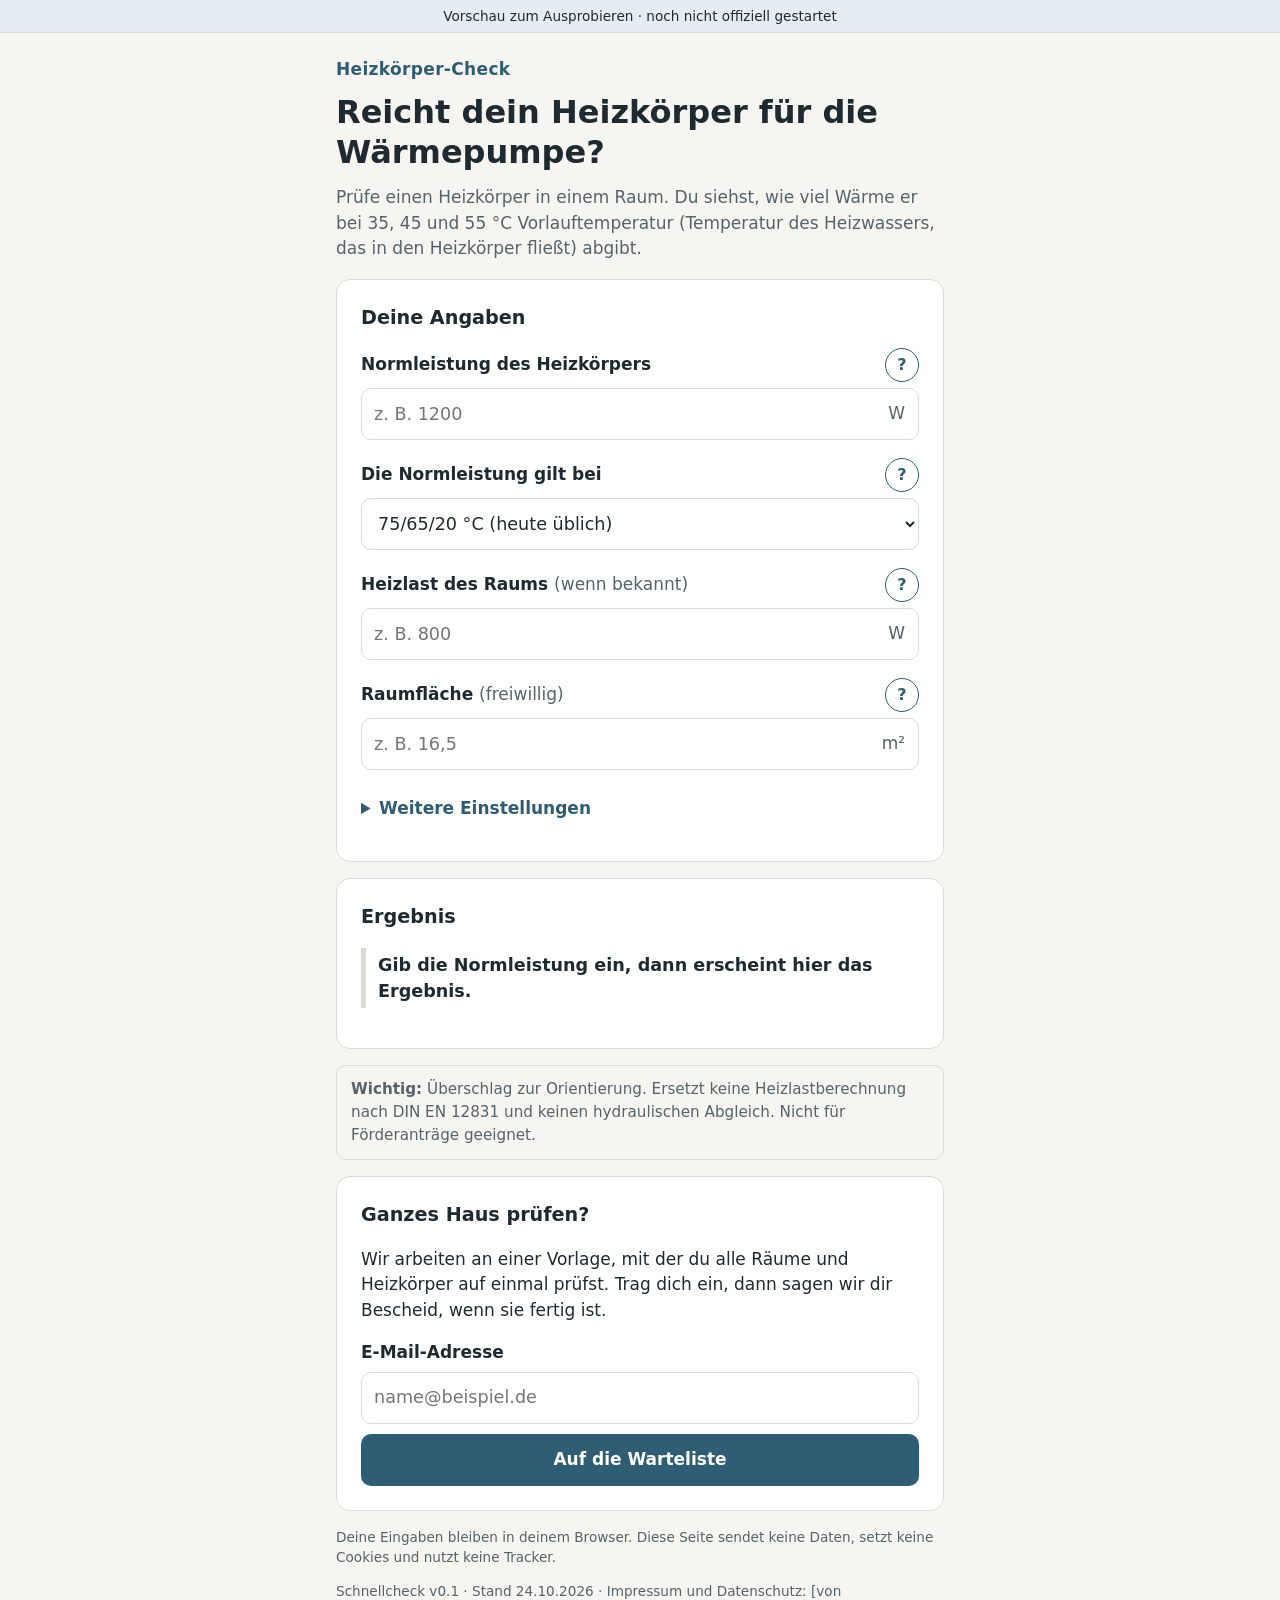
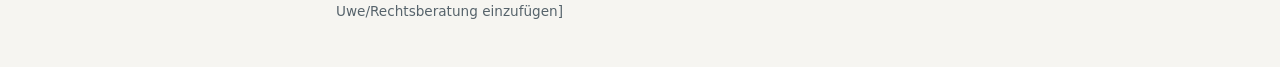
==== schnellcheck.html @ 9bd0540c "Erste Vorschau: Landingpage und Schnellcheck" ====
<!doctype html>
<html lang="de">
<head>
  <meta charset="utf-8">
  <meta name="viewport" content="width=device-width, initial-scale=1">
  <!-- VORSCHAU: vor dem Start entfernen (siehe docs/STATUS.md) -->
  <meta name="robots" content="noindex, nofollow">
  <title>Schnellcheck – Heizkörper-Check</title>
  <meta name="description" content="Kostenloser Schnellcheck: Schafft dein Heizkörper die Heizlast bei 35, 45 oder 55 °C Vorlauf?">
  <link rel="stylesheet" href="src/schnellcheck.css">
</head>
<body>
  <!-- VORSCHAU: vor dem Start entfernen -->
  <p class="vorschau" role="note">Vorschau zum Ausprobieren · noch nicht offiziell gestartet</p>
  <header class="kopf">
    <p class="marke">Heizkörper-Check</p>
    <h1>Reicht dein Heizkörper für die Wärmepumpe?</h1>
    <p class="einleitung">Prüfe einen Heizkörper in einem Raum. Du siehst, wie viel Wärme er bei 35, 45 und 55 °C Vorlauftemperatur (Temperatur des Heizwassers, das in den Heizkörper fließt) abgibt.</p>
  </header>

  <main>
    <form id="eingaben" class="karte" novalidate autocomplete="off">
      <h2>Deine Angaben</h2>

      <div class="feld">
        <div class="feld-kopf">
          <label for="qn">Normleistung des Heizkörpers</label>
          <button type="button" class="hilfe-knopf" aria-expanded="false" aria-controls="hilfe-qn" aria-label="Hilfe zur Normleistung">?</button>
        </div>
        <p id="hilfe-qn" class="hilfe" hidden>Die Wärmeleistung, die der Hersteller unter Normbedingungen angibt, in Watt. <strong>Wo finde ich das?</strong> Auf dem Typenschild (oft seitlich oder oben am Heizkörper), im Datenblatt oder auf der Seite des Herstellers unter Typ und Maßen. Beispiel für eine Eingabe: 1200</p>
        <div class="eingabe-einheit">
          <input id="qn" name="qn" type="text" inputmode="decimal" placeholder="z. B. 1200" required>
          <span>W</span>
        </div>
        <p class="fehler" id="fehler-qn" role="alert"></p>
      </div>

      <div class="feld">
        <div class="feld-kopf">
          <label for="norm">Die Normleistung gilt bei</label>
          <button type="button" class="hilfe-knopf" aria-expanded="false" aria-controls="hilfe-norm" aria-label="Hilfe zur Normbedingung">?</button>
        </div>
        <p id="hilfe-norm" class="hilfe" hidden>Die Leistungsangabe bezieht sich immer auf bestimmte Temperaturen: Vorlauf / Rücklauf / Raum. Heute üblich ist 75/65/20 °C (Norm EN 442). Ältere Datenblätter nennen oft 90/70/20 °C. Die Angabe steht neben der Leistung im Datenblatt.</p>
        <select id="norm" name="norm">
          <option value="75/65/20" selected>75/65/20 °C (heute üblich)</option>
          <option value="90/70/20">90/70/20 °C (ältere Angabe)</option>
        </select>
      </div>

      <div class="feld">
        <div class="feld-kopf">
          <label for="heizlast">Heizlast des Raums <span class="optional">(wenn bekannt)</span></label>
          <button type="button" class="hilfe-knopf" aria-expanded="false" aria-controls="hilfe-heizlast" aria-label="Hilfe zur Heizlast">?</button>
        </div>
        <p id="hilfe-heizlast" class="hilfe" hidden>Die Heizlast ist die Wärme, die der Raum an einem sehr kalten Tag braucht, in Watt. Sie steht in einer Heizlastberechnung nach DIN EN 12831, die ein Heizungsbauer oder Energieberater erstellt. Du kennst sie nicht? Dann lass das Feld leer. Du siehst trotzdem, wie viel dein Heizkörper schafft.</p>
        <div class="eingabe-einheit">
          <input id="heizlast" name="heizlast" type="text" inputmode="decimal" placeholder="z. B. 800">
          <span>W</span>
        </div>
        <p class="fehler" id="fehler-heizlast" role="alert"></p>
      </div>

      <div class="feld">
        <div class="feld-kopf">
          <label for="flaeche">Raumfläche <span class="optional">(freiwillig)</span></label>
          <button type="button" class="hilfe-knopf" aria-expanded="false" aria-controls="hilfe-flaeche" aria-label="Hilfe zur Raumfläche">?</button>
        </div>
        <p id="hilfe-flaeche" class="hilfe" hidden>Die Grundfläche des Raums in Quadratmetern. Damit zeigen wir die Heizkörperleistung zusätzlich in Watt pro Quadratmeter (W/m²). Das ist keine Schätzung der Heizlast, sondern nur eine Umrechnung zum Vergleichen. Beispiel für eine Eingabe: 16,5</p>
        <div class="eingabe-einheit">
          <input id="flaeche" name="flaeche" type="text" inputmode="decimal" placeholder="z. B. 16,5">
          <span>m²</span>
        </div>
        <p class="fehler" id="fehler-flaeche" role="alert"></p>
      </div>

      <details class="weitere">
        <summary>Weitere Einstellungen</summary>

        <div class="feld">
          <div class="feld-kopf">
            <label for="exponent">Heizkörperexponent n</label>
            <button type="button" class="hilfe-knopf" aria-expanded="false" aria-controls="hilfe-exponent" aria-label="Hilfe zum Exponenten">?</button>
          </div>
          <p id="hilfe-exponent" class="hilfe" hidden>Der Exponent beschreibt, wie stark die Leistung bei niedrigeren Temperaturen sinkt. Er steht im Datenblatt. Ohne Datenblatt nehmen wir 1,3 an, das ist ein üblicher Wert für Plattenheizkörper (Annahme).</p>
          <input id="exponent" name="exponent" type="text" inputmode="decimal" value="1,3">
          <p class="fehler" id="fehler-exponent" role="alert"></p>
        </div>

        <div class="feld">
          <div class="feld-kopf">
            <label for="ti">Gewünschte Raumtemperatur</label>
            <button type="button" class="hilfe-knopf" aria-expanded="false" aria-controls="hilfe-ti" aria-label="Hilfe zur Raumtemperatur">?</button>
          </div>
          <p id="hilfe-ti" class="hilfe" hidden>Die Temperatur, die du im Raum haben möchtest. Für Wohnräume ist 20 °C üblich, im Bad meist mehr. Beispiel für eine Eingabe: 20</p>
          <div class="eingabe-einheit">
            <input id="ti" name="ti" type="text" inputmode="decimal" value="20">
            <span>°C</span>
          </div>
          <p class="fehler" id="fehler-ti" role="alert"></p>
        </div>

        <div class="feld">
          <div class="feld-kopf">
            <label for="spreizung">Spreizung</label>
            <button type="button" class="hilfe-knopf" aria-expanded="false" aria-controls="hilfe-spreizung" aria-label="Hilfe zur Spreizung">?</button>
          </div>
          <p id="hilfe-spreizung" class="hilfe" hidden>Die Spreizung ist der Unterschied zwischen Vorlauf (Wasser fließt hinein) und Rücklauf (Wasser fließt heraus). Bei Wärmepumpen ist sie klein. Voreingestellt sind 5 K (Kelvin, hier gleichbedeutend mit Grad Unterschied).</p>
          <div class="eingabe-einheit">
            <input id="spreizung" name="spreizung" type="text" inputmode="decimal" value="5">
            <span>K</span>
          </div>
          <p class="fehler" id="fehler-spreizung" role="alert"></p>
        </div>
      </details>
    </form>

    <section id="ergebnis" class="karte" aria-live="polite">
      <h2>Ergebnis</h2>
      <p id="fazit" class="fazit">Gib die Normleistung ein, dann erscheint hier das Ergebnis.</p>
      <div id="spalten" class="spalten"></div>
      <p id="vorlauf" class="vorlauf"></p>
      <ul id="annahmen" class="annahmen"></ul>
    </section>

    <aside class="hinweis" role="note">
      <strong>Wichtig:</strong> Überschlag zur Orientierung. Ersetzt keine Heizlastberechnung nach DIN EN 12831 und keinen hydraulischen Abgleich. Nicht für Förderanträge geeignet.
    </aside>

    <section class="karte teaser">
      <h2>Ganzes Haus prüfen?</h2>
      <p>Wir arbeiten an einer Vorlage, mit der du alle Räume und Heizkörper auf einmal prüfst. Trag dich ein, dann sagen wir dir Bescheid, wenn sie fertig ist.</p>
      <form id="warteliste" novalidate>
        <label for="email">E-Mail-Adresse</label>
        <input id="email" name="email" type="email" inputmode="email" autocomplete="email" placeholder="name@beispiel.de">
        <button type="submit">Auf die Warteliste</button>
        <p id="warteliste-meldung" class="meldung" role="status"></p>
      </form>
    </section>
  </main>

  <footer class="fuss">
    <p>Deine Eingaben bleiben in deinem Browser. Diese Seite sendet keine Daten, setzt keine Cookies und nutzt keine Tracker.</p>
    <p>Schnellcheck v0.1 · Stand 24.10.2026 · Impressum und Datenschutz: [von Uwe/Rechtsberatung einzufügen]</p>
  </footer>

  <script type="module" src="src/schnellcheck.js"></script>
</body>
</html>
---- src/schnellcheck.css ----
/* Schnellcheck – mobil zuerst. Ampelfarben nur für Ergebnisse, sonst ruhige Grundfarben. */
:root {
  --grund: #f6f5f1;
  --karte: #ffffff;
  --text: #1f2a30;
  --text-leise: #56636b;
  --linie: #d9dcd6;
  --akzent: #2f5d73;
  --akzent-hell: #e4edf1;
  --gruen: #2e7d4f;
  --gruen-hell: #e3f2e8;
  --gelb: #a46a00;
  --gelb-hell: #fdf1d8;
  --rot: #b3362c;
  --rot-hell: #fbe5e2;
  --fehler: #b3362c;
  color-scheme: light dark;
}

@media (prefers-color-scheme: dark) {
  :root {
    --grund: #151a1d;
    --karte: #1e2529;
    --text: #e7ecee;
    --text-leise: #a5b1b8;
    --linie: #36414a;
    --akzent: #8cc1d9;
    --akzent-hell: #24343c;
    --gruen: #6fcf97;
    --gruen-hell: #1d3328;
    --gelb: #f2c14e;
    --gelb-hell: #3a2f16;
    --rot: #f08a80;
    --rot-hell: #3d2220;
    --fehler: #f08a80;
  }
}

* { box-sizing: border-box; }

body {
  margin: 0;
  background: var(--grund);
  color: var(--text);
  font-family: system-ui, -apple-system, "Segoe UI", Roboto, sans-serif;
  font-size: 17px;
  line-height: 1.5;
}

.kopf, main, .fuss {
  max-width: 640px;
  margin: 0 auto;
  padding: 0 16px;
}

.kopf { padding-top: 24px; }
.marke { margin: 0; color: var(--akzent); font-weight: 600; letter-spacing: .02em; }
h1 { font-size: 1.6rem; line-height: 1.25; margin: .3em 0 .4em; }
h2 { font-size: 1.2rem; margin: 0 0 .8em; }
.einleitung { color: var(--text-leise); margin-top: 0; }

.karte {
  background: var(--karte);
  border: 1px solid var(--linie);
  border-radius: 14px;
  padding: 18px 16px;
  margin: 16px 0;
}

.feld { margin-bottom: 18px; }
.feld-kopf { display: flex; align-items: center; justify-content: space-between; gap: 8px; }
label { font-weight: 600; }
.optional { font-weight: 400; color: var(--text-leise); }

.hilfe-knopf {
  flex: none;
  width: 34px; height: 34px;
  border-radius: 50%;
  border: 1px solid var(--akzent);
  background: var(--karte);
  color: var(--akzent);
  font-weight: 700;
  font-size: 1rem;
  cursor: pointer;
}
.hilfe-knopf[aria-expanded="true"] { background: var(--akzent); color: var(--karte); }

.hilfe {
  background: var(--akzent-hell);
  border-radius: 8px;
  padding: 10px 12px;
  margin: 8px 0;
  font-size: .95rem;
}

input, select, button {
  font: inherit;
  color: inherit;
}

input, select {
  width: 100%;
  min-height: 52px;
  margin-top: 6px;
  padding: 10px 12px;
  border: 1px solid var(--linie);
  border-radius: 10px;
  background: var(--karte);
  font-size: 1.1rem;
}
input:focus, select:focus, button:focus-visible, summary:focus-visible {
  outline: 3px solid var(--akzent);
  outline-offset: 1px;
}
input[aria-invalid="true"] { border-color: var(--fehler); }

.eingabe-einheit { position: relative; }
.eingabe-einheit input { padding-right: 52px; }
.eingabe-einheit span {
  position: absolute;
  right: 14px; top: 50%;
  transform: translateY(-38%);
  color: var(--text-leise);
}

.fehler { color: var(--fehler); margin: 4px 0 0; font-size: .95rem; min-height: 0; }
.fehler:empty { display: none; }

.weitere summary {
  cursor: pointer;
  font-weight: 600;
  color: var(--akzent);
  padding: 8px 0;
  margin-bottom: 8px;
}

.fazit {
  font-size: 1.1rem;
  font-weight: 600;
  border-left: 5px solid var(--linie);
  padding: 4px 0 4px 12px;
  margin: 0 0 16px;
}
.fazit-gruen { border-color: var(--gruen); }
.fazit-gelb { border-color: var(--gelb); }
.fazit-rot { border-color: var(--rot); }

.spalten {
  display: grid;
  grid-template-columns: repeat(3, minmax(0, 1fr));
  gap: 8px;
}

.spalte {
  border-radius: 10px;
  padding: 10px 8px;
  text-align: center;
  border: 1px solid var(--linie);
}
.spalte p { margin: 0; }
.spalte-kopf { font-size: .85rem; color: var(--text-leise); font-weight: 600; margin-bottom: 6px !important; }
.spalte-fehler { font-size: .85rem; color: var(--fehler); }
.wert-gross { font-size: 1.35rem; font-weight: 700; }
.wert-mittel { font-size: 1rem; font-weight: 600; margin-top: 6px !important; }
.wert-klein { font-size: .8rem; color: var(--text-leise); }

.ampel-text { font-weight: 700; font-size: .95rem; display: flex; align-items: center; justify-content: center; gap: 6px; }
.punkt { width: 12px; height: 12px; border-radius: 50%; display: inline-block; }

.ampel-gruen { background: var(--gruen-hell); border-color: var(--gruen); }
.ampel-gruen .ampel-text { color: var(--gruen); }
.ampel-gruen .punkt { background: var(--gruen); }
.ampel-gelb { background: var(--gelb-hell); border-color: var(--gelb); }
.ampel-gelb .ampel-text { color: var(--gelb); }
.ampel-gelb .punkt { background: var(--gelb); }
.ampel-rot { background: var(--rot-hell); border-color: var(--rot); }
.ampel-rot .ampel-text { color: var(--rot); }
.ampel-rot .punkt { background: var(--rot); }

.vorlauf { margin: 14px 0 0; font-weight: 600; }
.vorlauf:empty { display: none; }
.annahmen { margin: 14px 0 0; padding-left: 20px; color: var(--text-leise); font-size: .9rem; }
.annahmen:empty { display: none; }

.hinweis {
  border: 1px solid var(--linie);
  border-radius: 10px;
  padding: 12px 14px;
  font-size: .95rem;
  color: var(--text-leise);
}

.teaser label { display: block; margin-bottom: 0; }
.teaser button {
  width: 100%;
  min-height: 52px;
  margin-top: 10px;
  border: none;
  border-radius: 10px;
  background: var(--akzent);
  color: var(--karte);
  font-weight: 700;
  cursor: pointer;
}
.meldung { margin: 10px 0 0; font-size: .95rem; }
.meldung:empty { display: none; }

.fuss { color: var(--text-leise); font-size: .85rem; padding-bottom: 32px; }

@media (min-width: 560px) {
  h1 { font-size: 2rem; }
  .karte { padding: 24px; }
  .spalte { padding: 14px 10px; }
  .wert-gross { font-size: 1.6rem; }
}

/* VORSCHAU-Hinweis, vor dem Start entfernen */
.vorschau {
  margin: 0;
  padding: 6px 16px;
  text-align: center;
  font-size: .85rem;
  background: var(--akzent-hell);
  color: var(--text);
  border-bottom: 1px solid var(--linie);
}
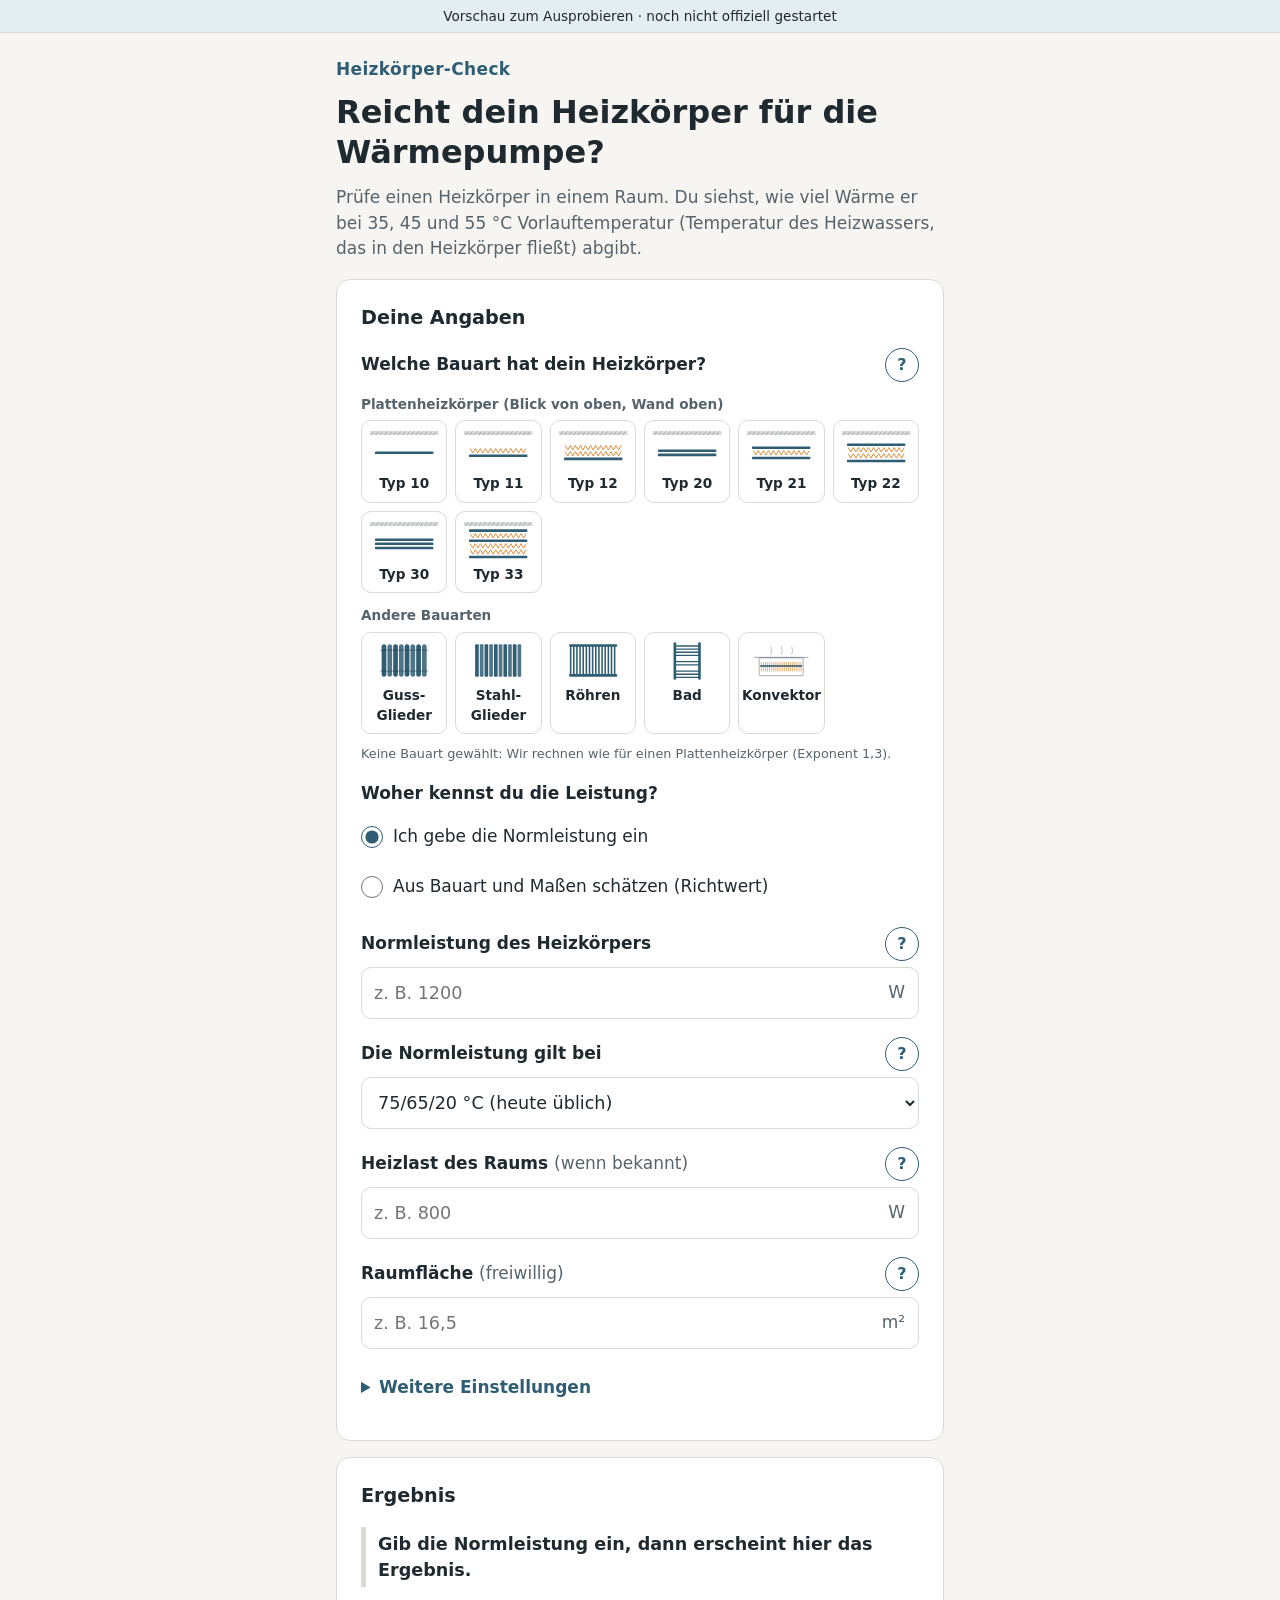
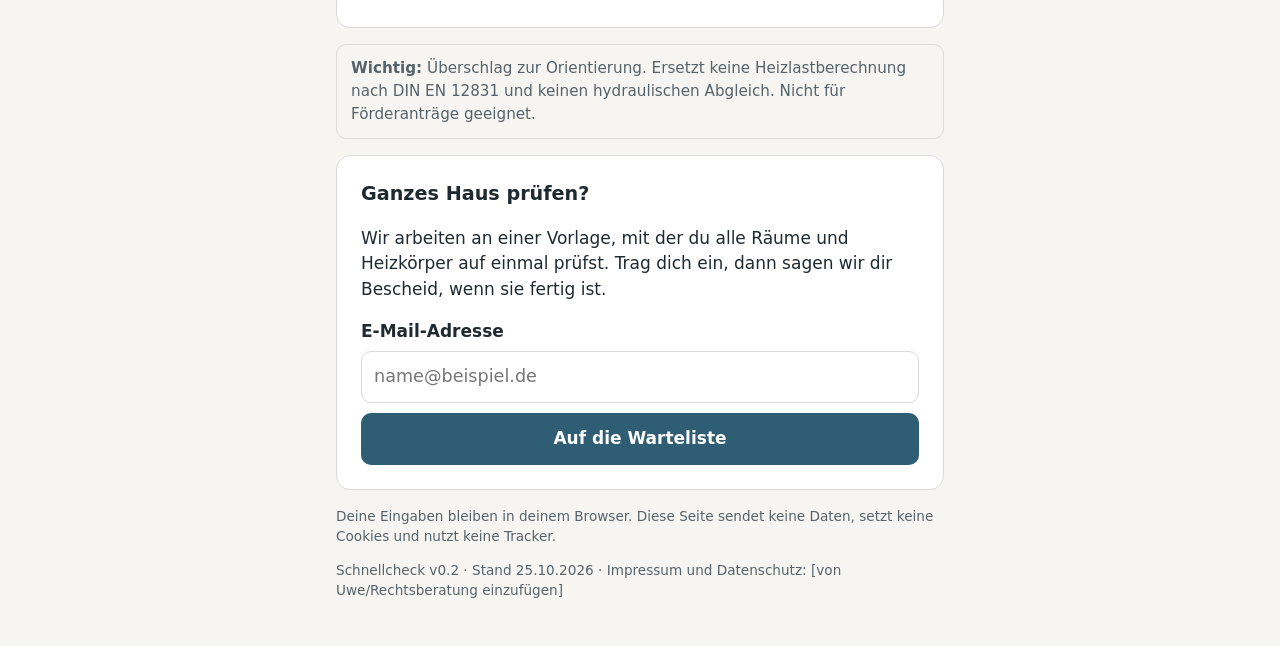
==== commit 87286341: "Neuer Einleitungstext" ====
--- a/schnellcheck.html
+++ b/schnellcheck.html
@@ -8,6 +8,7 @@
   <title>Schnellcheck – Heizkörper-Check</title>
   <meta name="description" content="Kostenloser Schnellcheck: Schafft dein Heizkörper die Heizlast bei 35, 45 oder 55 °C Vorlauf?">
   <link rel="stylesheet" href="src/schnellcheck.css">
+  <link rel="stylesheet" href="src/heizkoerper-auswahl.css">
 </head>
 <body>
   <!-- VORSCHAU: vor dem Start entfernen -->
@@ -21,6 +22,43 @@
   <main>
     <form id="eingaben" class="karte" novalidate autocomplete="off">
       <h2>Deine Angaben</h2>
+
+      <fieldset class="feld bauart-feld">
+        <div class="feld-kopf">
+          <legend>Welche Bauart hat dein Heizkörper?</legend>
+          <button type="button" class="hilfe-knopf" aria-expanded="false" aria-controls="hilfe-bauart" aria-label="Hilfe zur Bauart">?</button>
+        </div>
+        <p id="hilfe-bauart" class="hilfe" hidden>Die Bauart bestimmt, wie stark die Leistung bei niedrigeren Temperaturen sinkt (Heizkörperexponent). <strong>Plattenheizkörper:</strong> Schau von oben in den Heizkörper. Zähle die glatten Platten (erste Ziffer) und die Lagen mit gezackten Blechen, den Lamellen (zweite Ziffer). Zwei Platten mit zwei Lagen Lamellen sind Typ 22. Du bist unsicher? Dann wähle nichts, wir rechnen dann wie für einen Plattenheizkörper.</p>
+        <div id="bauarten" class="bauarten"></div>
+        <p id="bauart-info" class="wert-klein bauart-info"></p>
+      </fieldset>
+
+      <fieldset class="feld">
+        <legend>Woher kennst du die Leistung?</legend>
+        <div class="umschalter">
+          <label><input type="radio" name="leistung-quelle" value="eingabe" checked> Ich gebe die Normleistung ein</label>
+          <label><input type="radio" name="leistung-quelle" value="katalog"> Aus Bauart und Maßen schätzen (Richtwert)</label>
+        </div>
+        <div id="katalog" class="katalog" hidden>
+          <p id="katalog-leer" class="wert-klein" hidden>Für diese Bauart haben wir noch keine Richtwerte. Richtwerte gibt es für Plattenheizkörper (Typ 10 bis 33) und Guss-Gliederheizkörper. Gib die Normleistung unten selbst ein.</p>
+          <div id="katalog-felder">
+            <label for="katalog-hoehe" id="katalog-hoehe-label">Bauhöhe</label>
+            <select id="katalog-hoehe"></select>
+            <div class="feld-kopf">
+              <label for="katalog-laenge" id="katalog-menge-label">Baulänge</label>
+              <button type="button" class="hilfe-knopf" aria-expanded="false" aria-controls="hilfe-katalog-laenge" aria-label="Hilfe zur Baulänge">?</button>
+            </div>
+            <p id="hilfe-katalog-laenge" class="hilfe" hidden><span id="hilfe-katalog-laenge-text">Die Breite des Heizkörpers in Millimetern, ohne Ventile und Anschlüsse.</span> Beispiel für eine Eingabe: 1200</p>
+            <div class="eingabe-einheit">
+              <input id="katalog-laenge" type="text" inputmode="numeric" placeholder="z. B. 1200">
+              <span id="katalog-menge-einheit">mm</span>
+            </div>
+            <p class="fehler" id="fehler-katalog-laenge" role="alert"></p>
+            <p id="katalog-ergebnis" class="wert-klein"></p>
+            <p id="katalog-herleitung" class="wert-klein"></p>
+          </div>
+        </div>
+      </fieldset>
 
       <div class="feld">
         <div class="feld-kopf">
@@ -140,7 +178,7 @@
 
   <footer class="fuss">
     <p>Deine Eingaben bleiben in deinem Browser. Diese Seite sendet keine Daten, setzt keine Cookies und nutzt keine Tracker.</p>
-    <p>Schnellcheck v0.1 · Stand 24.10.2026 · Impressum und Datenschutz: [von Uwe/Rechtsberatung einzufügen]</p>
+    <p>Schnellcheck v0.2 · Stand 25.10.2026 · Impressum und Datenschutz: [von Uwe/Rechtsberatung einzufügen]</p>
   </footer>
 
   <script type="module" src="src/schnellcheck.js"></script>
--- a/src/heizkoerper-auswahl.css
+++ b/src/heizkoerper-auswahl.css
@@ -0,0 +1,56 @@
+/* Bauart-Auswahl mit Skizzen und Herstellerkatalog (Schnellcheck). Nutzt die Farben aus schnellcheck.css. */
+:root { --skizze-platte: #2f5d73; --skizze-lamelle: #d9822b; }
+@media (prefers-color-scheme: dark) {
+  :root { --skizze-platte: #8cc1d9; --skizze-lamelle: #f0a860; }
+}
+
+fieldset.feld { border: 0; padding: 0; margin: 0 0 18px; min-width: 0; }
+fieldset.feld legend { font-weight: 600; padding: 0; }
+.bauart-feld .feld-kopf legend { float: left; }
+
+.bauart-gruppe { margin: 12px 0 6px; font-size: .85rem; color: var(--text-leise); font-weight: 600; }
+.bauart-reihe {
+  display: grid;
+  grid-template-columns: repeat(auto-fill, minmax(74px, 1fr));
+  gap: 8px;
+}
+.bauart-kachel {
+  position: relative;
+  display: flex;
+  flex-direction: column;
+  align-items: center;
+  gap: 2px;
+  padding: 6px 4px 8px;
+  border: 1px solid var(--linie);
+  border-radius: 10px;
+  background: var(--karte);
+  font-weight: 600;
+  font-size: .85rem;
+  text-align: center;
+  cursor: pointer;
+}
+.bauart-kachel input {
+  position: absolute;
+  opacity: 0;
+  width: 1px; height: 1px; min-height: 0; margin: 0;
+}
+.bauart-kachel:has(input:checked) { border: 2px solid var(--akzent); background: var(--akzent-hell); padding: 5px 3px 7px; }
+.bauart-kachel:has(input:focus-visible) { outline: 3px solid var(--akzent); outline-offset: 1px; }
+.bauart-bild { display: block; width: 100%; max-width: 110px; color: var(--text); }
+.bauart-bild svg { display: block; width: 100%; height: 44px; }
+.bauart-info { margin: 10px 0 0; }
+
+.umschalter { display: grid; gap: 6px; margin-top: 8px; }
+.umschalter label { display: flex; align-items: center; gap: 10px; font-weight: 400; min-height: 44px; }
+.umschalter input { width: 22px; height: 22px; min-height: 0; margin: 0; flex: none; accent-color: var(--akzent); }
+
+.katalog {
+  margin-top: 10px;
+  padding: 12px;
+  border-radius: 10px;
+  background: var(--akzent-hell);
+}
+.katalog label { display: block; margin-top: 10px; }
+.katalog .feld-kopf label { margin-top: 10px; }
+.katalog p { margin: 8px 0 0; }
+input[readonly] { background: var(--akzent-hell); }
